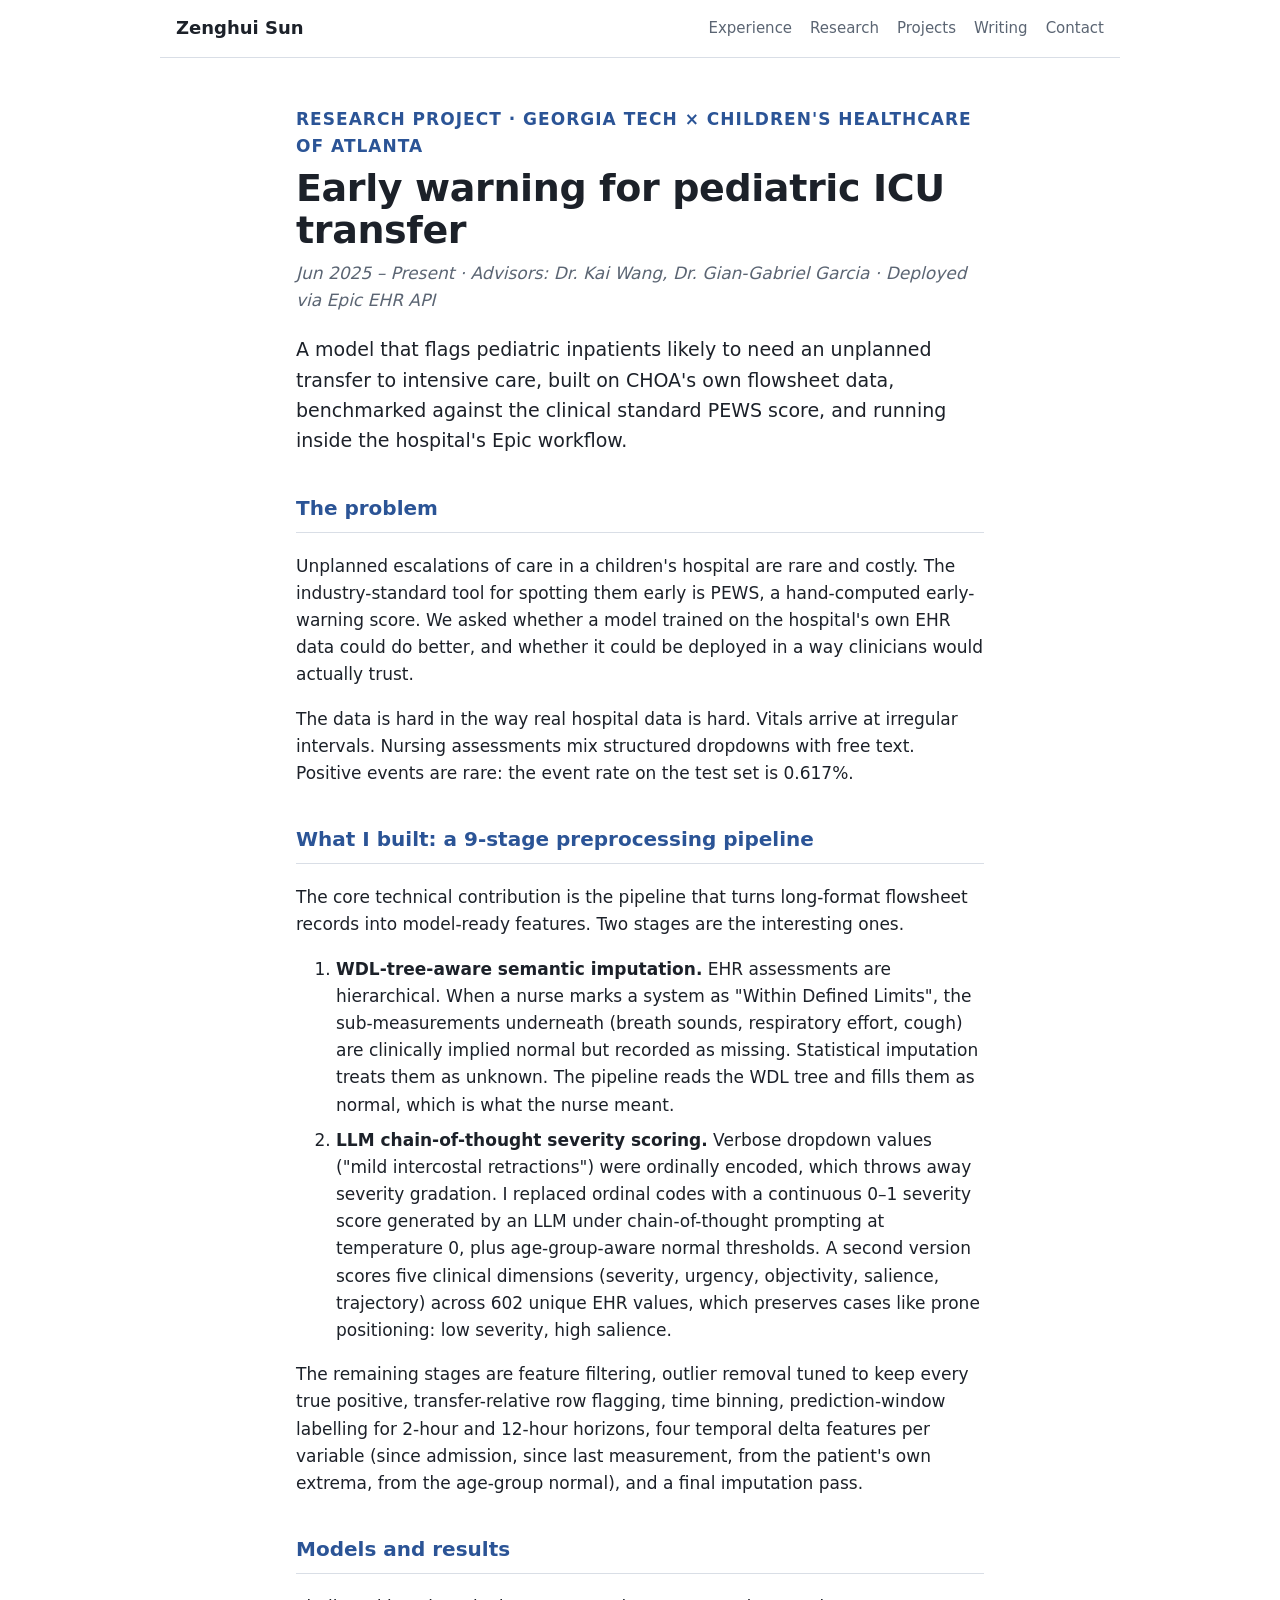
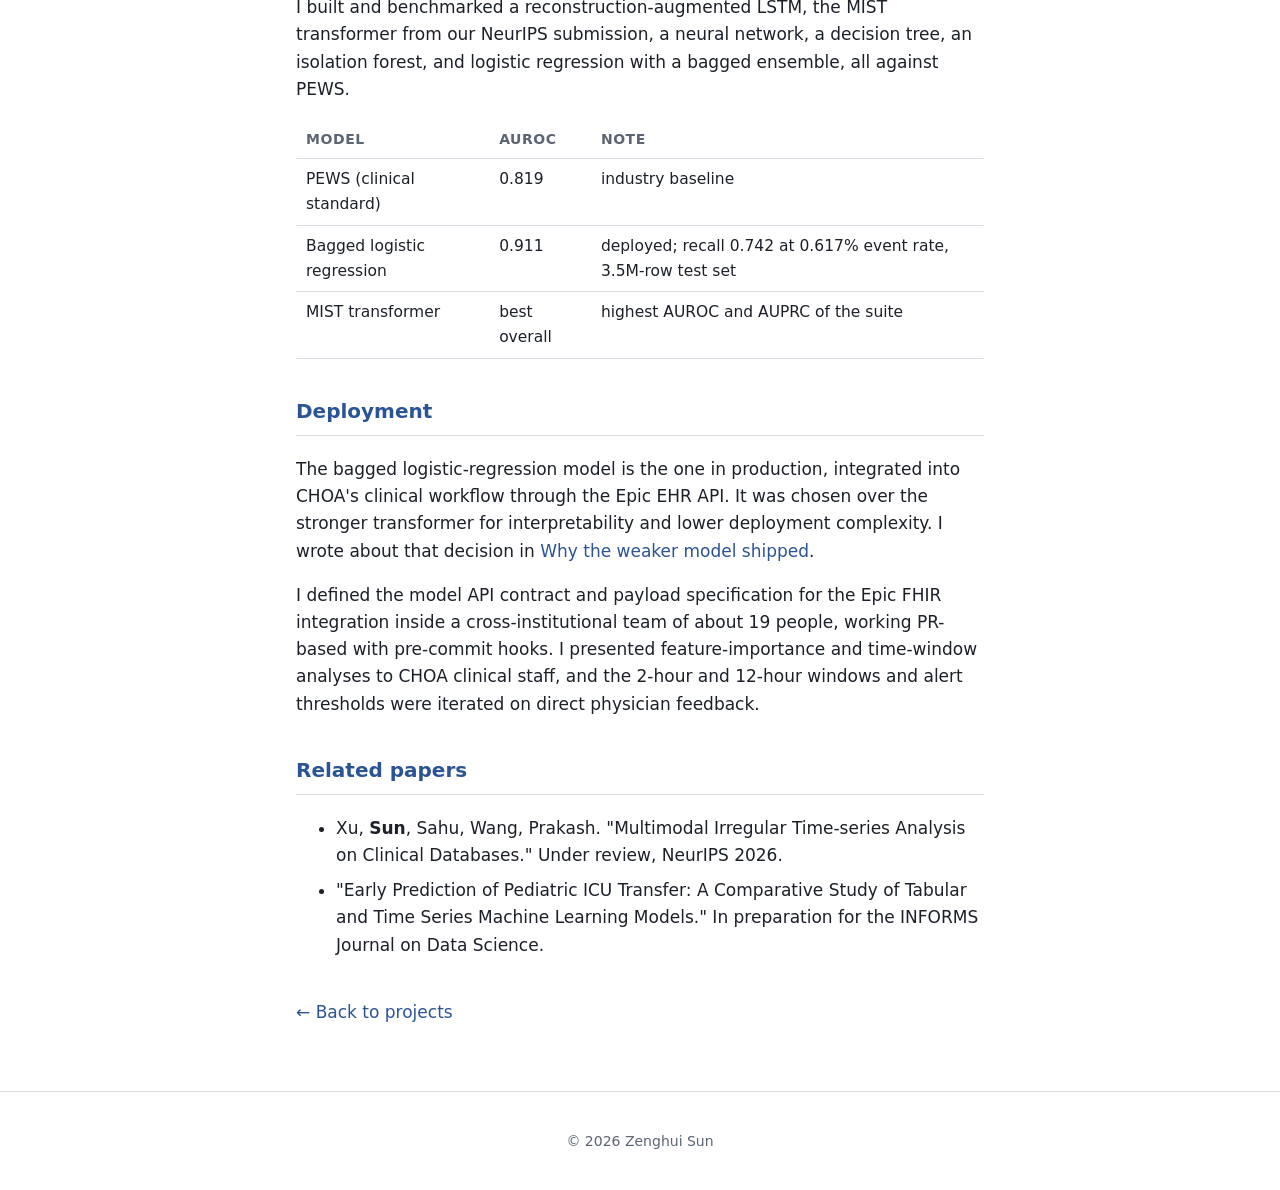
==== projects/choa.html @ 5ca5d764 "Project detail pages (CHOA, RMAB, Nutrition5k), two articles, Writing section" ====
<!DOCTYPE html>
<html lang="en">
<head>
  <meta charset="UTF-8">
  <meta name="viewport" content="width=device-width, initial-scale=1.0">
  <meta name="description" content="Early-warning model for pediatric ICU transfer at Children's Healthcare of Atlanta: 9-stage EHR preprocessing, model benchmark against PEWS, and Epic deployment.">
  <title>Pediatric ICU Early Warning · Zenghui Sun</title>
  <link rel="stylesheet" href="../style.css">
</head>
<body>
<header class="topbar">
  <a class="brand" href="../index.html">Zenghui Sun</a>
  <nav class="nav">
    <a href="../index.html#experience">Experience</a>
    <a href="../index.html#research">Research</a>
    <a href="../index.html#projects">Projects</a>
    <a href="../index.html#writing">Writing</a>
    <a href="../index.html#contact">Contact</a>
  </nav>
</header>

<main class="article">
  <p class="eyebrow">Research project · Georgia Tech × Children's Healthcare of Atlanta</p>
  <h1>Early warning for pediatric ICU transfer</h1>
  <p class="meta">Jun 2025 – Present · Advisors: Dr. Kai Wang, Dr. Gian-Gabriel Garcia · Deployed via Epic EHR API</p>

  <p class="lede">A model that flags pediatric inpatients likely to need an unplanned transfer to intensive care, built on CHOA's own flowsheet data, benchmarked against the clinical standard PEWS score, and running inside the hospital's Epic workflow.</p>

  <h2>The problem</h2>
  <p>Unplanned escalations of care in a children's hospital are rare and costly. The industry-standard tool for spotting them early is PEWS, a hand-computed early-warning score. We asked whether a model trained on the hospital's own EHR data could do better, and whether it could be deployed in a way clinicians would actually trust.</p>
  <p>The data is hard in the way real hospital data is hard. Vitals arrive at irregular intervals. Nursing assessments mix structured dropdowns with free text. Positive events are rare: the event rate on the test set is 0.617%.</p>

  <h2>What I built: a 9-stage preprocessing pipeline</h2>
  <p>The core technical contribution is the pipeline that turns long-format flowsheet records into model-ready features. Two stages are the interesting ones.</p>
  <ol>
    <li><strong>WDL-tree-aware semantic imputation.</strong> EHR assessments are hierarchical. When a nurse marks a system as "Within Defined Limits", the sub-measurements underneath (breath sounds, respiratory effort, cough) are clinically implied normal but recorded as missing. Statistical imputation treats them as unknown. The pipeline reads the WDL tree and fills them as normal, which is what the nurse meant.</li>
    <li><strong>LLM chain-of-thought severity scoring.</strong> Verbose dropdown values ("mild intercostal retractions") were ordinally encoded, which throws away severity gradation. I replaced ordinal codes with a continuous 0–1 severity score generated by an LLM under chain-of-thought prompting at temperature 0, plus age-group-aware normal thresholds. A second version scores five clinical dimensions (severity, urgency, objectivity, salience, trajectory) across 602 unique EHR values, which preserves cases like prone positioning: low severity, high salience.</li>
  </ol>
  <p>The remaining stages are feature filtering, outlier removal tuned to keep every true positive, transfer-relative row flagging, time binning, prediction-window labelling for 2-hour and 12-hour horizons, four temporal delta features per variable (since admission, since last measurement, from the patient's own extrema, from the age-group normal), and a final imputation pass.</p>

  <h2>Models and results</h2>
  <p>I built and benchmarked a reconstruction-augmented LSTM, the MIST transformer from our NeurIPS submission, a neural network, a decision tree, an isolation forest, and logistic regression with a bagged ensemble, all against PEWS.</p>
  <table>
    <thead><tr><th>Model</th><th>AUROC</th><th>Note</th></tr></thead>
    <tbody>
      <tr><td>PEWS (clinical standard)</td><td>0.819</td><td>industry baseline</td></tr>
      <tr><td>Bagged logistic regression</td><td>0.911</td><td>deployed; recall 0.742 at 0.617% event rate, 3.5M-row test set</td></tr>
      <tr><td>MIST transformer</td><td>best overall</td><td>highest AUROC and AUPRC of the suite</td></tr>
    </tbody>
  </table>

  <h2>Deployment</h2>
  <p>The bagged logistic-regression model is the one in production, integrated into CHOA's clinical workflow through the Epic EHR API. It was chosen over the stronger transformer for interpretability and lower deployment complexity. I wrote about that decision in <a href="../writing/why-lr-shipped.html">Why the weaker model shipped</a>.</p>
  <p>I defined the model API contract and payload specification for the Epic FHIR integration inside a cross-institutional team of about 19 people, working PR-based with pre-commit hooks. I presented feature-importance and time-window analyses to CHOA clinical staff, and the 2-hour and 12-hour windows and alert thresholds were iterated on direct physician feedback.</p>

  <h2>Related papers</h2>
  <ul>
    <li>Xu, <strong>Sun</strong>, Sahu, Wang, Prakash. "Multimodal Irregular Time-series Analysis on Clinical Databases." Under review, NeurIPS 2026.</li>
    <li>"Early Prediction of Pediatric ICU Transfer: A Comparative Study of Tabular and Time Series Machine Learning Models." In preparation for the INFORMS Journal on Data Science.</li>
  </ul>

  <p class="back"><a href="../index.html#projects">← Back to projects</a></p>
</main>

<footer class="footer"><p>© 2026 Zenghui Sun</p></footer>
</body>
</html>
---- style.css ----
:root {
  --bg: #ffffff;
  --bg-alt: #f5f7fa;
  --text: #1c2129;
  --muted: #5b6573;
  --accent: #2B5496;
  --accent-soft: #e6ecf6;
  --rule: #d9dee6;
  --card: #ffffff;
  --shadow: 0 1px 2px rgba(20, 30, 50, 0.06), 0 6px 20px rgba(20, 30, 50, 0.05);
  --maxw: 960px;
}

@media (prefers-color-scheme: dark) {
  :root:not([data-theme="light"]) {
    --bg: #0f1419;
    --bg-alt: #161c24;
    --text: #e6eaf0;
    --muted: #9aa5b4;
    --accent: #7ea3e0;
    --accent-soft: #1d2a40;
    --rule: #2a3340;
    --card: #161c24;
    --shadow: 0 1px 2px rgba(0, 0, 0, 0.4), 0 6px 20px rgba(0, 0, 0, 0.35);
  }
}
:root[data-theme="dark"] {
  --bg: #0f1419;
  --bg-alt: #161c24;
  --text: #e6eaf0;
  --muted: #9aa5b4;
  --accent: #7ea3e0;
  --accent-soft: #1d2a40;
  --rule: #2a3340;
  --card: #161c24;
  --shadow: 0 1px 2px rgba(0, 0, 0, 0.4), 0 6px 20px rgba(0, 0, 0, 0.35);
}

* { box-sizing: border-box; }

html { scroll-behavior: smooth; scroll-padding-top: 72px; }

body {
  margin: 0;
  background: var(--bg);
  color: var(--text);
  font-family: "Calibri", "Segoe UI", system-ui, -apple-system, "Helvetica Neue", Arial, "Noto Sans", "Noto Sans CJK SC", sans-serif;
  font-size: 17px;
  line-height: 1.6;
  -webkit-font-smoothing: antialiased;
}

a { color: var(--accent); text-decoration: none; }
a:hover { text-decoration: underline; }

/* Top bar */
.topbar {
  position: sticky;
  top: 0;
  z-index: 10;
  display: flex;
  align-items: center;
  justify-content: space-between;
  gap: 16px;
  max-width: var(--maxw);
  margin: 0 auto;
  padding: 14px 16px;
  background: color-mix(in srgb, var(--bg) 88%, transparent);
  backdrop-filter: blur(8px);
  border-bottom: 1px solid var(--rule);
}
.brand { font-weight: 700; color: var(--text); font-size: 18px; }
.nav { display: flex; gap: 18px; flex-wrap: wrap; }
.nav a { color: var(--muted); font-size: 15px; }
.nav a:hover { color: var(--accent); text-decoration: none; }

main {
  max-width: var(--maxw);
  margin: 0 auto;
  padding: 0 16px 48px;
}

/* Hero */
.hero {
  display: flex;
  align-items: center;
  justify-content: space-between;
  gap: 40px;
  padding: 64px 0 40px;
}
.hero-text { flex: 1; min-width: 0; }
.eyebrow {
  margin: 0 0 8px;
  color: var(--accent);
  font-weight: 600;
  font-size: 14px;
  letter-spacing: 0.06em;
  text-transform: uppercase;
}
h1 {
  margin: 0 0 16px;
  font-size: clamp(34px, 5vw, 48px);
  line-height: 1.1;
  letter-spacing: -0.01em;
}
h1 .cn { font-weight: 400; color: var(--muted); font-size: 0.6em; margin-left: 8px; }
.tagline { margin: 0 0 24px; font-size: 18px; color: var(--text); max-width: 60ch; }
.hero-actions { display: flex; gap: 10px; flex-wrap: wrap; }
.btn {
  display: inline-block;
  padding: 9px 16px;
  border: 1px solid var(--accent);
  border-radius: 8px;
  color: var(--accent);
  font-weight: 600;
  font-size: 15px;
}
.btn:hover { background: var(--accent-soft); text-decoration: none; }
.btn.primary { background: var(--accent); color: #fff; }
.btn.primary:hover { filter: brightness(1.08); }
.portrait {
  width: 240px;
  height: 240px;
  flex-shrink: 0;
  border-radius: 50%;
  object-fit: cover;
  box-shadow: var(--shadow);
  border: 4px solid var(--bg-alt);
}

/* Sections */
.section { padding: 40px 0 8px; }
h2 {
  margin: 0 0 20px;
  padding-bottom: 8px;
  font-size: 24px;
  color: var(--accent);
  border-bottom: 2px solid var(--accent);
}
h3 { margin: 0; font-size: 19px; }

.about-grid {
  display: grid;
  grid-template-columns: 1.7fr 1fr;
  gap: 32px;
}
.about-grid p { margin: 0 0 14px; }
.facts, .skills { margin: 0; }
.facts div, .skills div { margin-bottom: 14px; }
dt { font-weight: 700; font-size: 14px; color: var(--muted); text-transform: uppercase; letter-spacing: 0.04em; }
dd { margin: 2px 0 0; }

/* Experience entries */
.entry { padding: 20px 0; border-bottom: 1px solid var(--rule); }
.entry:last-child { border-bottom: 0; }
.entry-head { display: flex; justify-content: space-between; align-items: baseline; gap: 16px; flex-wrap: wrap; }
.role { font-weight: 400; color: var(--muted); }
.role::before { content: "· "; }
.meta { margin: 0; color: var(--muted); font-style: italic; font-size: 15px; }
.sub { margin: 4px 0 0; color: var(--muted); font-size: 15px; }
.entry ul { margin: 10px 0 0; padding-left: 20px; }
.entry li { margin-bottom: 6px; }

/* Publications */
.pubs { padding-left: 22px; margin: 0; }
.pubs li { margin-bottom: 22px; }
.pub-title { font-weight: 700; }
.pubs p { margin: 6px 0 0; color: var(--text); }

/* Project cards */
.cards { display: grid; grid-template-columns: repeat(auto-fit, minmax(280px, 1fr)); gap: 18px; }
.card {
  background: var(--card);
  border: 1px solid var(--rule);
  border-radius: 12px;
  padding: 20px;
  box-shadow: var(--shadow);
}
.card h3 { font-size: 17px; margin-bottom: 6px; }
.card p { margin: 8px 0 0; font-size: 15.5px; }
.tags { color: var(--muted); font-size: 14px !important; }

/* Contact */
.contact-list { list-style: none; padding: 0; margin: 12px 0 0; }
.contact-list li { margin-bottom: 6px; }

.footer {
  border-top: 1px solid var(--rule);
  color: var(--muted);
  font-size: 14px;
  text-align: center;
  padding: 24px 16px;
}

@media (max-width: 720px) {
  .hero { flex-direction: column-reverse; align-items: flex-start; padding-top: 32px; }
  .portrait { width: 140px; height: 140px; }
  .about-grid { grid-template-columns: 1fr; }
  .nav { gap: 12px; }
  .nav a { font-size: 14px; }
}

/* Writing list */
.posts { list-style: none; padding: 0; margin: 0; }
.posts li { padding: 14px 0; border-bottom: 1px solid var(--rule); }
.posts li:last-child { border-bottom: 0; }
.posts a { font-weight: 700; font-size: 18px; }
.posts p { margin: 4px 0 0; color: var(--muted); font-size: 15.5px; }
.card h3 a { color: var(--text); }
.card h3 a:hover { color: var(--accent); text-decoration: none; }

/* Article pages */
.article { max-width: 720px; padding-top: 48px; }
.article h1 { font-size: clamp(28px, 4vw, 38px); margin-bottom: 8px; }
.article h2 { font-size: 20px; margin-top: 36px; border-bottom: 1px solid var(--rule); }
.article .lede { font-size: 19px; color: var(--text); margin: 20px 0 8px; }
.article p, .article li { font-size: 17px; }
.article li { margin-bottom: 8px; }
.article table { border-collapse: collapse; width: 100%; margin: 12px 0 20px; font-size: 15.5px; }
.article th, .article td { text-align: left; padding: 8px 10px; border-bottom: 1px solid var(--rule); vertical-align: top; }
.article th { color: var(--muted); font-weight: 600; font-size: 14px; text-transform: uppercase; letter-spacing: 0.04em; }
.article code { font-family: ui-monospace, Consolas, "SF Mono", Menlo, monospace; font-size: 0.9em; background: var(--accent-soft); padding: 1px 5px; border-radius: 4px; }
.article .back { margin-top: 40px; }
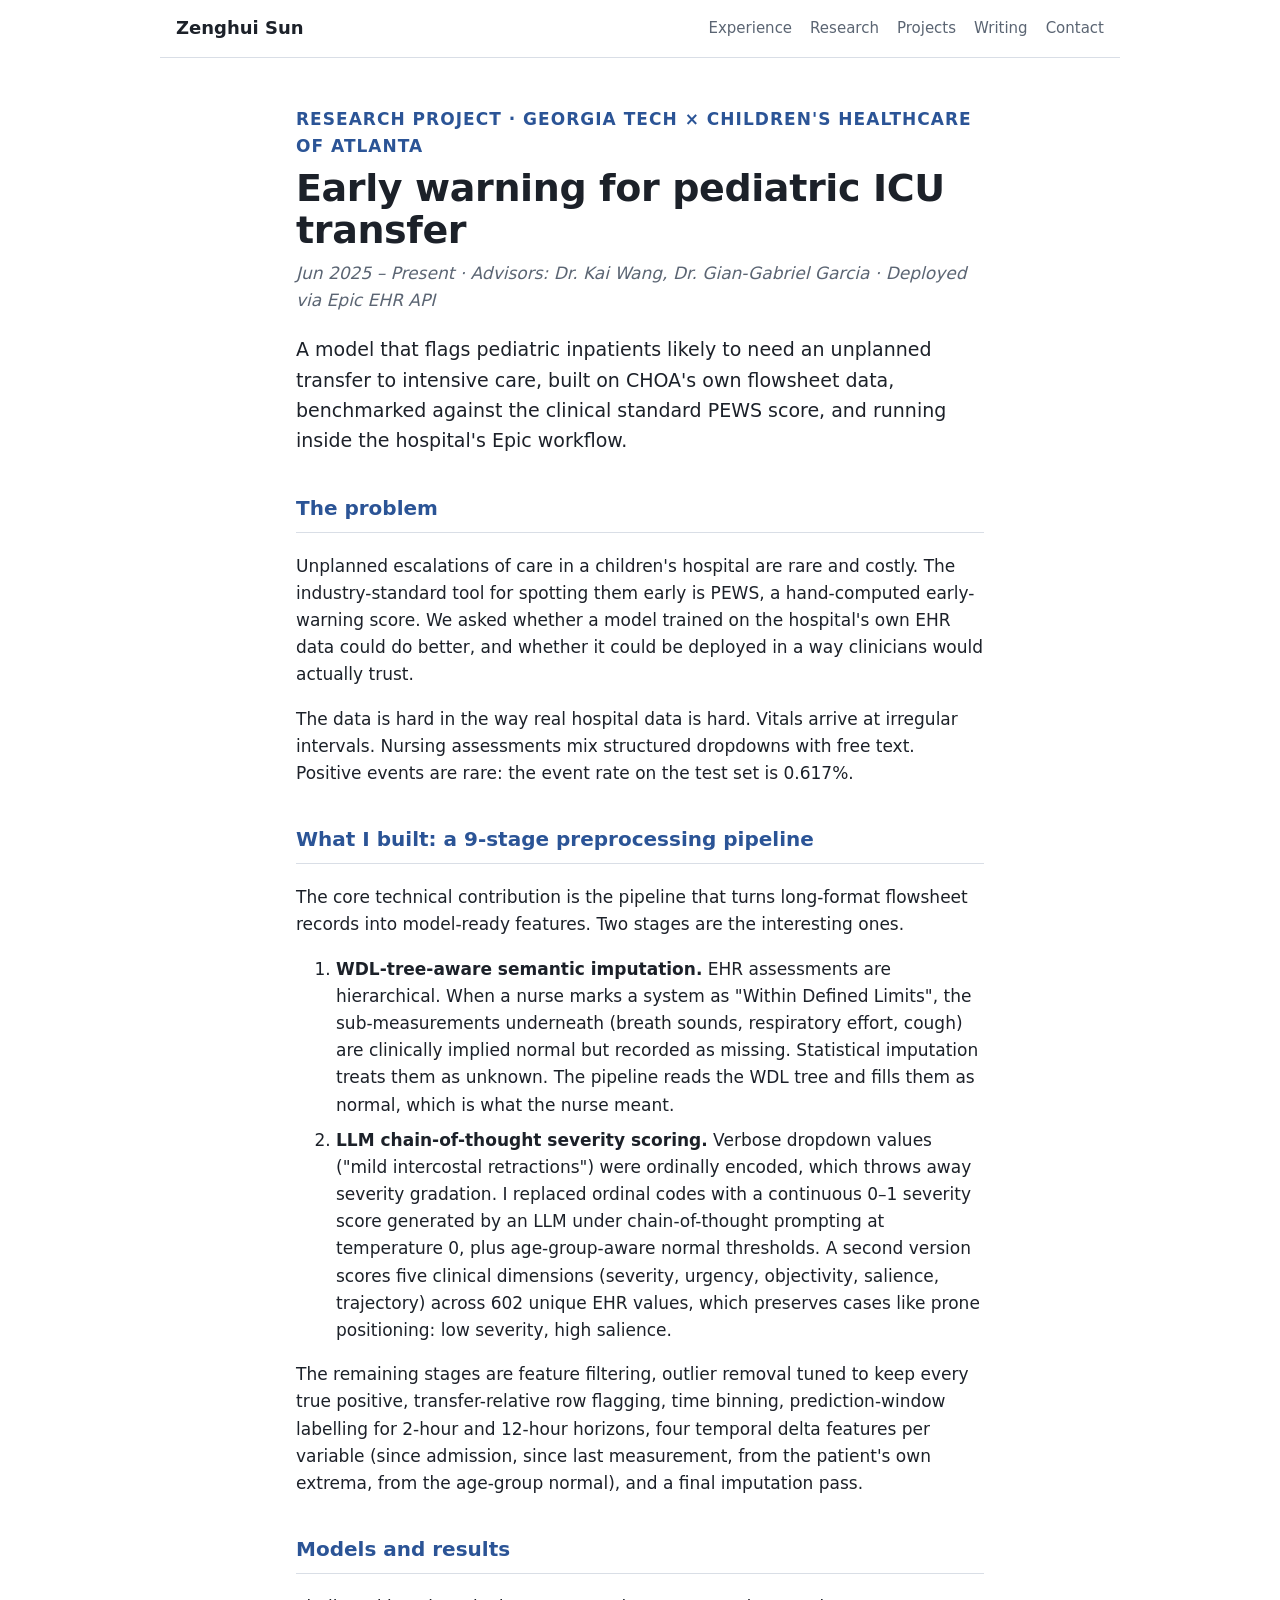
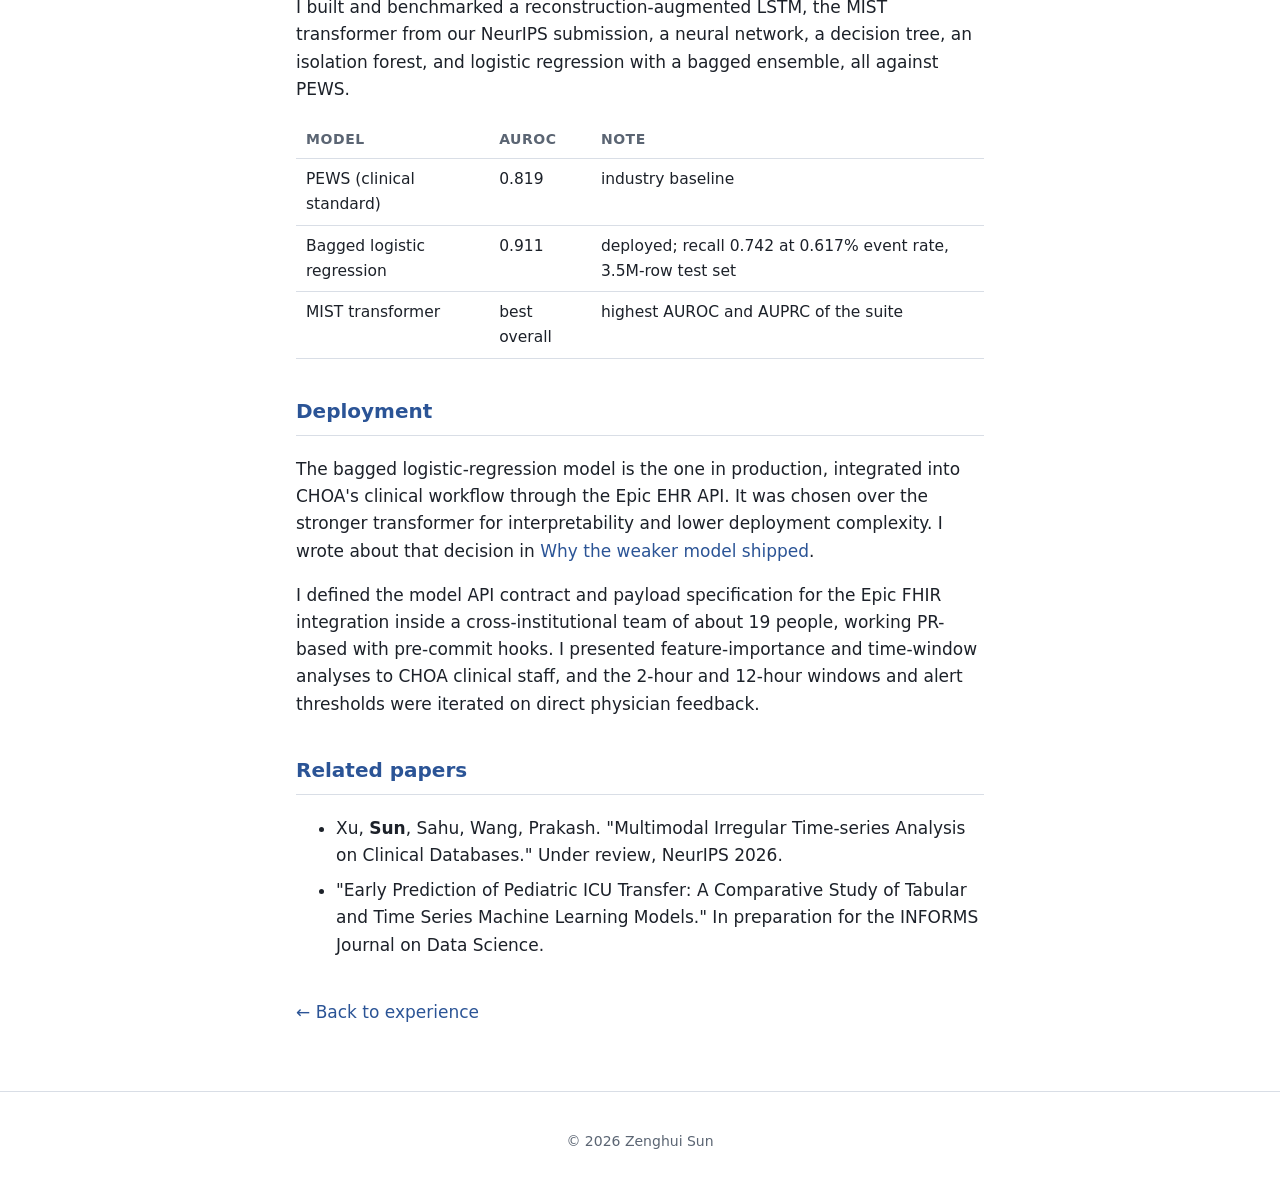
==== commit aeead450: "Projects: personal and course projects only (Taiko Lab, KB, Video Digest added; CHOA and Harness car" ====
--- a/projects/choa.html
+++ b/projects/choa.html
@@ -59,7 +59,7 @@
     <li>"Early Prediction of Pediatric ICU Transfer: A Comparative Study of Tabular and Time Series Machine Learning Models." In preparation for the INFORMS Journal on Data Science.</li>
   </ul>
 
-  <p class="back"><a href="../index.html#projects">← Back to projects</a></p>
+  <p class="back"><a href="../index.html#experience">← Back to experience</a></p>
 </main>
 
 <footer class="footer"><p>© 2026 Zenghui Sun</p></footer>
--- a/style.css
+++ b/style.css
@@ -221,3 +221,18 @@
 .article th { color: var(--muted); font-weight: 600; font-size: 14px; text-transform: uppercase; letter-spacing: 0.04em; }
 .article code { font-family: ui-monospace, Consolas, "SF Mono", Menlo, monospace; font-size: 0.9em; background: var(--accent-soft); padding: 1px 5px; border-radius: 4px; }
 .article .back { margin-top: 40px; }
+
+/* Card link rows and entry links */
+.card .links { margin-top: 10px; }
+.card .links a { font-weight: 600; margin-right: 14px; }
+.entry-link { margin: 8px 0 0; font-size: 15px; }
+.entry-link a { font-weight: 600; }
+
+/* Inline SVG flow diagram */
+.flow-wrap { overflow-x: auto; margin: 12px 0 20px; -webkit-overflow-scrolling: touch; }
+.flow { width: 100%; min-width: 640px; height: auto; display: block; }
+.flow .box { fill: var(--accent-soft); stroke: var(--accent); stroke-width: 1.5; }
+.flow .lbl { fill: var(--text); font-family: inherit; font-size: 13px; }
+.flow .sub { fill: var(--muted); font-family: inherit; font-size: 11px; }
+.flow .arrow { stroke: var(--muted); stroke-width: 1.5; fill: none; marker-end: url(#ah); }
+.flow .head { fill: var(--muted); }
